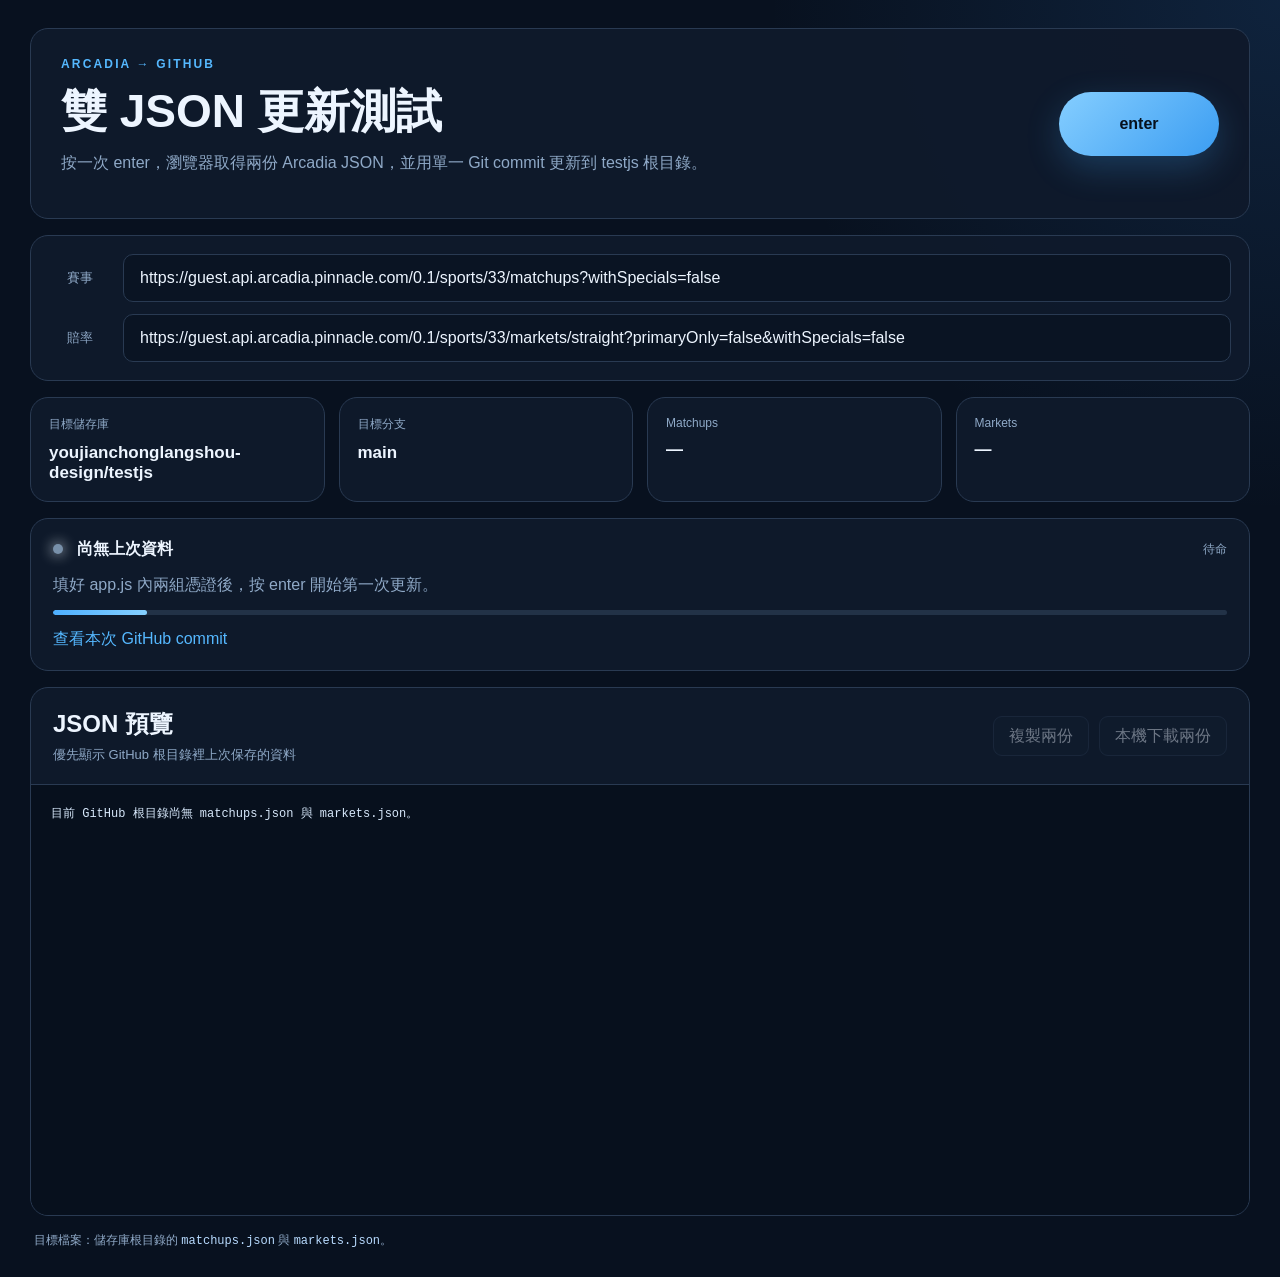
==== index.html @ 21eda884 "Add files via upload" ====
<!doctype html>
<html lang="zh-Hant">
<head>
  <meta charset="utf-8">
  <meta name="viewport" content="width=device-width, initial-scale=1">
  <meta name="color-scheme" content="light">
  <title>Arcadia → GitHub JSON</title>
  <link rel="stylesheet" href="./styles.css">
</head>
<body>
  <main class="page">
    <header class="header">
      <div>
        <p class="eyebrow">ARCADIA → GITHUB</p>
        <h1>雙 JSON 更新測試</h1>
        <p class="subtitle">按一次 enter，瀏覽器取得兩份 Arcadia JSON，並用單一 Git commit 更新到 testjs 根目錄。</p>
      </div>
      <button id="enterButton" class="primary-button" type="button">enter</button>
    </header>

    <section class="api-panel" aria-label="API 網址">
      <label class="api-row">
        <span>賽事</span>
        <input
          id="matchupsUrl"
          type="url"
          value="https://guest.api.arcadia.pinnacle.com/0.1/sports/33/matchups?withSpecials=false"
          autocomplete="off"
          spellcheck="false"
        >
      </label>

      <label class="api-row">
        <span>賠率</span>
        <input
          id="marketsUrl"
          type="url"
          value="https://guest.api.arcadia.pinnacle.com/0.1/sports/33/markets/straight?primaryOnly=false&withSpecials=false"
          autocomplete="off"
          spellcheck="false"
        >
      </label>
    </section>

    <section class="summary-grid" aria-label="執行摘要">
      <article>
        <span>目標儲存庫</span>
        <strong id="repoName">youjianchonglangshou-design/testjs</strong>
      </article>
      <article>
        <span>目標分支</span>
        <strong id="branchName">main</strong>
      </article>
      <article>
        <span>Matchups</span>
        <strong id="matchupsCount">—</strong>
      </article>
      <article>
        <span>Markets</span>
        <strong id="marketsCount">—</strong>
      </article>
    </section>

    <section class="status-panel" aria-live="polite">
      <div class="status-head">
        <div>
          <span id="statusDot" class="status-dot idle"></span>
          <strong id="statusTitle">正在讀取上次資料</strong>
        </div>
        <span id="statusStage">初始化</span>
      </div>
      <p id="statusMessage">進入頁面不會抓 Arcadia；只有按 enter 才會更新。</p>
      <div class="progress-track" aria-hidden="true">
        <div id="progressBar" class="progress-bar" style="width: 8%"></div>
      </div>
      <a id="commitLink" class="commit-link" href="#" target="_blank" rel="noopener noreferrer" hidden>查看本次 GitHub commit</a>
    </section>

    <section class="viewer-panel">
      <div class="viewer-toolbar">
        <div>
          <h2>JSON 預覽</h2>
          <p id="viewerCaption">優先顯示 GitHub 根目錄裡上次保存的資料</p>
        </div>
        <div class="toolbar-actions">
          <button id="copyButton" type="button" disabled>複製兩份</button>
          <button id="downloadButton" type="button" disabled>本機下載兩份</button>
        </div>
      </div>
      <pre id="jsonViewer">讀取中……</pre>
    </section>

    <section id="errorPanel" class="error-panel" hidden>
      <h2>執行失敗</h2>
      <p id="errorMessage"></p>
      <details>
        <summary>查看技術資訊</summary>
        <pre id="errorDetails"></pre>
      </details>
    </section>

    <footer>
      <p>目標檔案：儲存庫根目錄的 <code>matchups.json</code> 與 <code>markets.json</code>。</p>
    </footer>
  </main>

  <script src="./app.js"></script>
</body>
</html>
---- styles.css ----
:root {
  --bg: #08111f;
  --panel: #0f1a2b;
  --panel-soft: #132137;
  --line: #293a52;
  --text: #edf5ff;
  --muted: #8fa9c7;
  --accent: #55b8ff;
  --success: #39d98a;
  --danger: #ff6b7a;
  --warning: #ffd166;
}

* { box-sizing: border-box; }

html, body { margin: 0; min-height: 100%; }

body {
  font-family: "Microsoft JhengHei", "Noto Sans TC", Arial, sans-serif;
  color: var(--text);
  background:
    radial-gradient(circle at top right, rgba(52, 128, 214, .16), transparent 32rem),
    var(--bg);
}

button, input { font: inherit; }

button { cursor: pointer; }

.page {
  width: min(1220px, calc(100% - 32px));
  margin: 28px auto;
}

.header,
.api-panel,
.status-panel,
.viewer-panel,
.error-panel,
.summary-grid article {
  border: 1px solid var(--line);
  background: rgba(15, 26, 43, .96);
  border-radius: 18px;
}

.header {
  display: grid;
  grid-template-columns: minmax(0, 1fr) 160px;
  gap: 28px;
  align-items: center;
  padding: 28px 30px;
}

.eyebrow {
  margin: 0 0 10px;
  color: var(--accent);
  font-size: 12px;
  font-weight: 800;
  letter-spacing: .18em;
}

h1, h2, p { margin-top: 0; }

h1 { margin-bottom: 10px; font-size: clamp(28px, 4vw, 46px); }

.subtitle,
.viewer-toolbar p,
footer,
.status-panel p {
  color: var(--muted);
}

.primary-button {
  min-height: 64px;
  border: 0;
  border-radius: 999px;
  background: linear-gradient(135deg, #85ceff, #3b9df2);
  color: #06101d;
  font-weight: 900;
  box-shadow: 0 12px 34px rgba(66, 168, 245, .24);
}

.primary-button:disabled {
  cursor: wait;
  opacity: .58;
}

.api-panel {
  display: grid;
  gap: 12px;
  margin-top: 16px;
  padding: 18px;
}

.api-row {
  display: grid;
  grid-template-columns: 62px minmax(0, 1fr);
  gap: 12px;
  align-items: center;
}

.api-row span {
  color: var(--muted);
  font-size: 13px;
  text-align: center;
}

.api-row input {
  width: 100%;
  min-height: 48px;
  padding: 0 16px;
  border: 1px solid var(--line);
  border-radius: 10px;
  outline: none;
  background: #0a1423;
  color: var(--text);
}

.api-row input:focus { border-color: var(--accent); }

.summary-grid {
  display: grid;
  grid-template-columns: repeat(4, minmax(0, 1fr));
  gap: 14px;
  margin-top: 16px;
}

.summary-grid article { padding: 18px; }

.summary-grid span {
  display: block;
  margin-bottom: 10px;
  color: var(--muted);
  font-size: 12px;
}

.summary-grid strong {
  display: block;
  overflow-wrap: anywhere;
  font-size: 17px;
}

.status-panel { margin-top: 16px; padding: 20px 22px; }

.status-head {
  display: flex;
  justify-content: space-between;
  gap: 18px;
  align-items: center;
}

.status-dot {
  display: inline-block;
  width: 10px;
  height: 10px;
  margin-right: 10px;
  border-radius: 50%;
  background: #7890aa;
  box-shadow: 0 0 14px currentColor;
}

.status-dot.running { color: var(--accent); background: var(--accent); }
.status-dot.success { color: var(--success); background: var(--success); }
.status-dot.error { color: var(--danger); background: var(--danger); }

#statusStage { color: var(--muted); font-size: 12px; }

.status-panel p { margin: 12px 0; line-height: 1.65; }

.progress-track {
  height: 5px;
  overflow: hidden;
  border-radius: 999px;
  background: #223247;
}

.progress-bar {
  height: 100%;
  border-radius: inherit;
  background: linear-gradient(90deg, #4dafff, #85d0ff);
  transition: width .28s ease;
}

.commit-link {
  display: inline-block;
  margin-top: 14px;
  color: var(--accent);
  text-decoration: none;
}

.viewer-panel { margin-top: 16px; overflow: hidden; }

.viewer-toolbar {
  display: flex;
  justify-content: space-between;
  gap: 20px;
  align-items: center;
  padding: 20px 22px;
  border-bottom: 1px solid var(--line);
}

.viewer-toolbar h2 { margin-bottom: 6px; }
.viewer-toolbar p { margin-bottom: 0; font-size: 13px; }

.toolbar-actions { display: flex; gap: 10px; }

.toolbar-actions button {
  min-height: 40px;
  padding: 0 15px;
  border: 1px solid var(--line);
  border-radius: 9px;
  background: #111e31;
  color: var(--text);
}

.toolbar-actions button:disabled { opacity: .42; cursor: not-allowed; }

#jsonViewer {
  min-height: 430px;
  max-height: 65vh;
  margin: 0;
  padding: 20px;
  overflow: auto;
  background: #07101d;
  color: #d7e8fb;
  font: 12px/1.55 Consolas, "Courier New", monospace;
  white-space: pre;
}

.error-panel {
  margin-top: 16px;
  padding: 22px;
  border-color: rgba(255, 107, 122, .55);
  background: rgba(42, 12, 22, .9);
}

.error-panel h2 { color: var(--danger); }
.error-panel pre { white-space: pre-wrap; overflow-wrap: anywhere; }

footer { padding: 16px 4px 0; font-size: 12px; }
footer code { color: #b8dbff; }

@media (max-width: 820px) {
  .header { grid-template-columns: 1fr; }
  .summary-grid { grid-template-columns: repeat(2, minmax(0, 1fr)); }
  .viewer-toolbar { align-items: flex-start; flex-direction: column; }
}

@media (max-width: 560px) {
  .page { width: min(100% - 18px, 1220px); margin-top: 10px; }
  .header { padding: 22px 18px; }
  .summary-grid { grid-template-columns: 1fr; }
  .api-row { grid-template-columns: 1fr; }
  .api-row span { text-align: left; }
  .toolbar-actions { width: 100%; }
  .toolbar-actions button { flex: 1; }
}
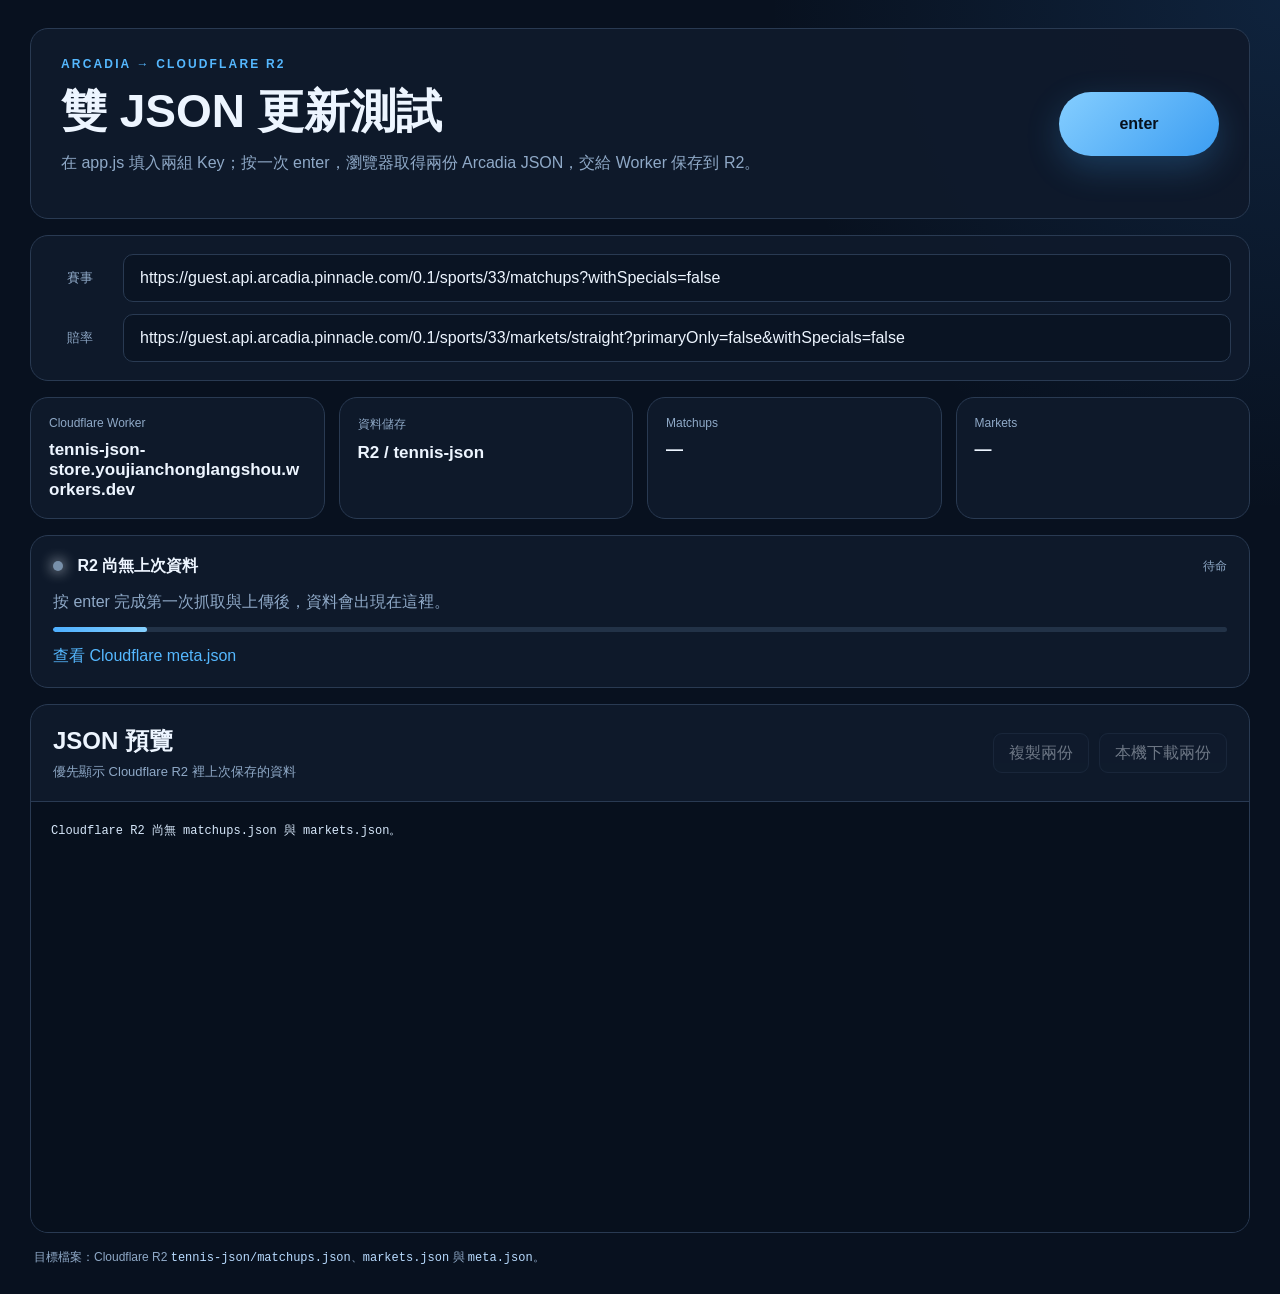
==== commit 7531c9db: "Add files via upload" ====
--- a/index.html
+++ b/index.html
@@ -4,16 +4,16 @@
   <meta charset="utf-8">
   <meta name="viewport" content="width=device-width, initial-scale=1">
   <meta name="color-scheme" content="light">
-  <title>Arcadia → GitHub JSON</title>
+  <title>Arcadia → Cloudflare R2</title>
   <link rel="stylesheet" href="./styles.css">
 </head>
 <body>
   <main class="page">
     <header class="header">
       <div>
-        <p class="eyebrow">ARCADIA → GITHUB</p>
+        <p class="eyebrow">ARCADIA → CLOUDFLARE R2</p>
         <h1>雙 JSON 更新測試</h1>
-        <p class="subtitle">按一次 enter，瀏覽器取得兩份 Arcadia JSON，並用單一 Git commit 更新到 testjs 根目錄。</p>
+        <p class="subtitle">在 app.js 填入兩組 Key；按一次 enter，瀏覽器取得兩份 Arcadia JSON，交給 Worker 保存到 R2。</p>
       </div>
       <button id="enterButton" class="primary-button" type="button">enter</button>
     </header>
@@ -35,7 +35,7 @@
         <input
           id="marketsUrl"
           type="url"
-          value="https://guest.api.arcadia.pinnacle.com/0.1/sports/33/markets/straight?primaryOnly=false&withSpecials=false"
+          value="https://guest.api.arcadia.pinnacle.com/0.1/sports/33/markets/straight?primaryOnly=false&amp;withSpecials=false"
           autocomplete="off"
           spellcheck="false"
         >
@@ -44,12 +44,12 @@
 
     <section class="summary-grid" aria-label="執行摘要">
       <article>
-        <span>目標儲存庫</span>
-        <strong id="repoName">youjianchonglangshou-design/testjs</strong>
+        <span>Cloudflare Worker</span>
+        <strong id="workerName">讀取中</strong>
       </article>
       <article>
-        <span>目標分支</span>
-        <strong id="branchName">main</strong>
+        <span>資料儲存</span>
+        <strong id="storageName">R2 / tennis-json</strong>
       </article>
       <article>
         <span>Matchups</span>
@@ -65,7 +65,7 @@
       <div class="status-head">
         <div>
           <span id="statusDot" class="status-dot idle"></span>
-          <strong id="statusTitle">正在讀取上次資料</strong>
+          <strong id="statusTitle">正在讀取 R2 上次資料</strong>
         </div>
         <span id="statusStage">初始化</span>
       </div>
@@ -73,14 +73,14 @@
       <div class="progress-track" aria-hidden="true">
         <div id="progressBar" class="progress-bar" style="width: 8%"></div>
       </div>
-      <a id="commitLink" class="commit-link" href="#" target="_blank" rel="noopener noreferrer" hidden>查看本次 GitHub commit</a>
+      <a id="workerLink" class="commit-link" href="#" target="_blank" rel="noopener noreferrer" hidden>查看 Cloudflare meta.json</a>
     </section>
 
     <section class="viewer-panel">
       <div class="viewer-toolbar">
         <div>
           <h2>JSON 預覽</h2>
-          <p id="viewerCaption">優先顯示 GitHub 根目錄裡上次保存的資料</p>
+          <p id="viewerCaption">優先顯示 Cloudflare R2 裡上次保存的資料</p>
         </div>
         <div class="toolbar-actions">
           <button id="copyButton" type="button" disabled>複製兩份</button>
@@ -100,7 +100,7 @@
     </section>
 
     <footer>
-      <p>目標檔案：儲存庫根目錄的 <code>matchups.json</code> 與 <code>markets.json</code>。</p>
+      <p>目標檔案：Cloudflare R2 <code>tennis-json/matchups.json</code>、<code>markets.json</code> 與 <code>meta.json</code>。</p>
     </footer>
   </main>
 
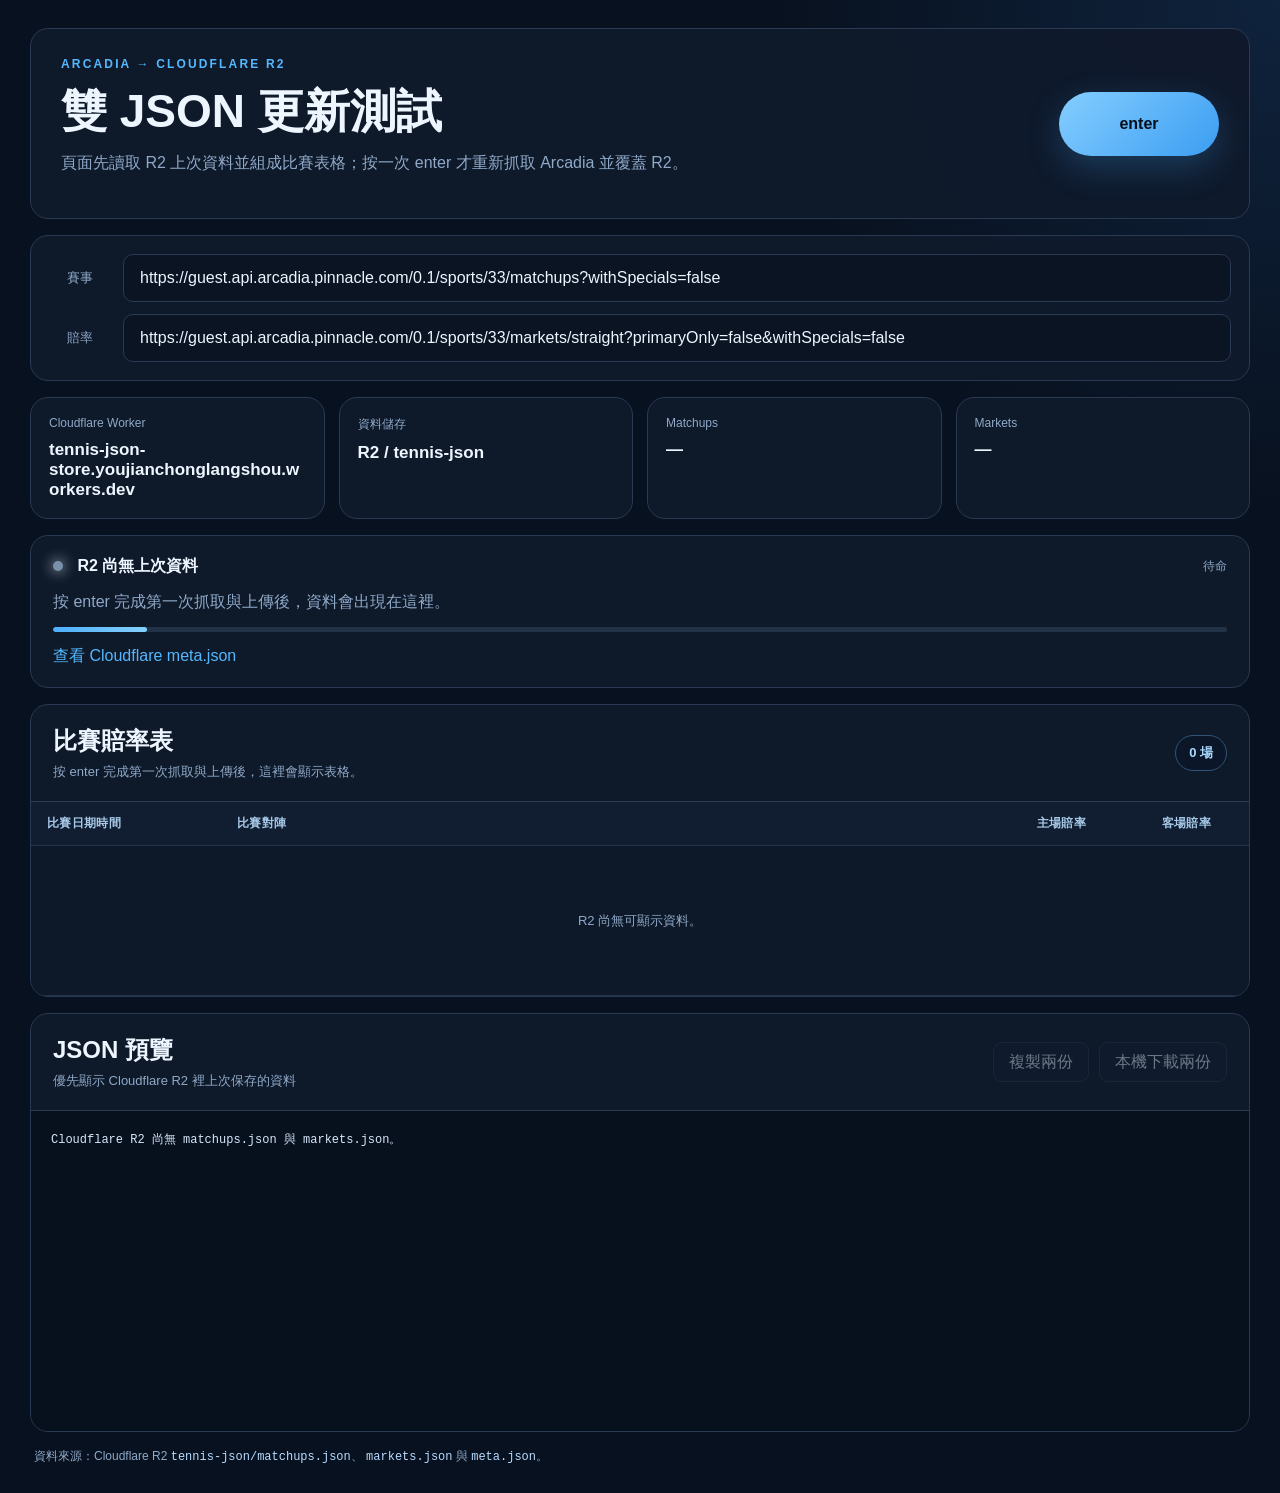
==== commit 75ba93e6: "Add files via upload" ====
--- a/index.html
+++ b/index.html
@@ -3,7 +3,7 @@
 <head>
   <meta charset="utf-8">
   <meta name="viewport" content="width=device-width, initial-scale=1">
-  <meta name="color-scheme" content="light">
+  <meta name="color-scheme" content="dark">
   <title>Arcadia → Cloudflare R2</title>
   <link rel="stylesheet" href="./styles.css">
 </head>
@@ -13,7 +13,9 @@
       <div>
         <p class="eyebrow">ARCADIA → CLOUDFLARE R2</p>
         <h1>雙 JSON 更新測試</h1>
-        <p class="subtitle">在 app.js 填入兩組 Key；按一次 enter，瀏覽器取得兩份 Arcadia JSON，交給 Worker 保存到 R2。</p>
+        <p class="subtitle">
+          頁面先讀取 R2 上次資料並組成比賽表格；按一次 enter 才重新抓取 Arcadia 並覆蓋 R2。
+        </p>
       </div>
       <button id="enterButton" class="primary-button" type="button">enter</button>
     </header>
@@ -73,7 +75,42 @@
       <div class="progress-track" aria-hidden="true">
         <div id="progressBar" class="progress-bar" style="width: 8%"></div>
       </div>
-      <a id="workerLink" class="commit-link" href="#" target="_blank" rel="noopener noreferrer" hidden>查看 Cloudflare meta.json</a>
+      <a
+        id="workerLink"
+        class="commit-link"
+        href="#"
+        target="_blank"
+        rel="noopener noreferrer"
+        hidden
+      >查看 Cloudflare meta.json</a>
+    </section>
+
+    <section class="table-panel">
+      <div class="table-toolbar">
+        <div>
+          <h2>比賽賠率表</h2>
+          <p id="oddsTableCaption">正在組合 matchups.json 與 markets.json</p>
+        </div>
+        <strong id="oddsTableCount" class="table-count">0 場</strong>
+      </div>
+
+      <div class="table-wrap">
+        <table>
+          <thead>
+            <tr>
+              <th>比賽日期時間</th>
+              <th>比賽對陣</th>
+              <th>主場賠率</th>
+              <th>客場賠率</th>
+            </tr>
+          </thead>
+          <tbody id="oddsTableBody">
+            <tr class="empty-row">
+              <td colspan="4">正在讀取 R2 資料……</td>
+            </tr>
+          </tbody>
+        </table>
+      </div>
     </section>
 
     <section class="viewer-panel">
@@ -100,7 +137,12 @@
     </section>
 
     <footer>
-      <p>目標檔案：Cloudflare R2 <code>tennis-json/matchups.json</code>、<code>markets.json</code> 與 <code>meta.json</code>。</p>
+      <p>
+        資料來源：Cloudflare R2
+        <code>tennis-json/matchups.json</code>、
+        <code>markets.json</code> 與
+        <code>meta.json</code>。
+      </p>
     </footer>
   </main>
 
--- a/styles.css
+++ b/styles.css
@@ -24,7 +24,6 @@
 }
 
 button, input { font: inherit; }
-
 button { cursor: pointer; }
 
 .page {
@@ -35,6 +34,7 @@
 .header,
 .api-panel,
 .status-panel,
+.table-panel,
 .viewer-panel,
 .error-panel,
 .summary-grid article {
@@ -60,10 +60,10 @@
 }
 
 h1, h2, p { margin-top: 0; }
-
 h1 { margin-bottom: 10px; font-size: clamp(28px, 4vw, 46px); }
 
 .subtitle,
+.table-toolbar p,
 .viewer-toolbar p,
 footer,
 .status-panel p {
@@ -188,8 +188,12 @@
   text-decoration: none;
 }
 
-.viewer-panel { margin-top: 16px; overflow: hidden; }
-
+.table-panel {
+  margin-top: 16px;
+  overflow: hidden;
+}
+
+.table-toolbar,
 .viewer-toolbar {
   display: flex;
   justify-content: space-between;
@@ -199,8 +203,106 @@
   border-bottom: 1px solid var(--line);
 }
 
-.viewer-toolbar h2 { margin-bottom: 6px; }
-.viewer-toolbar p { margin-bottom: 0; font-size: 13px; }
+.table-toolbar h2,
+.viewer-toolbar h2 {
+  margin-bottom: 6px;
+}
+
+.table-toolbar p,
+.viewer-toolbar p {
+  margin-bottom: 0;
+  font-size: 13px;
+}
+
+.table-count {
+  padding: 8px 13px;
+  border: 1px solid #315376;
+  border-radius: 999px;
+  background: #0b1728;
+  color: #a9d9ff;
+  font-size: 13px;
+  white-space: nowrap;
+}
+
+.table-wrap {
+  max-height: 62vh;
+  overflow: auto;
+}
+
+table {
+  width: 100%;
+  border-collapse: collapse;
+  table-layout: fixed;
+}
+
+th,
+td {
+  padding: 13px 16px;
+  border-bottom: 1px solid rgba(41, 58, 82, .82);
+  text-align: left;
+  vertical-align: middle;
+}
+
+th {
+  position: sticky;
+  top: 0;
+  z-index: 2;
+  background: #111e31;
+  color: #a7c9e8;
+  font-size: 12px;
+  letter-spacing: .03em;
+}
+
+td {
+  background: #0d1829;
+  color: #e5f1ff;
+  font-size: 13px;
+}
+
+tbody tr:hover td {
+  background: #12223a;
+}
+
+th:nth-child(1),
+td:nth-child(1) {
+  width: 190px;
+}
+
+th:nth-child(3),
+td:nth-child(3),
+th:nth-child(4),
+td:nth-child(4) {
+  width: 125px;
+  text-align: center;
+}
+
+.date-cell {
+  color: #b7cbe0;
+  font-variant-numeric: tabular-nums;
+  white-space: nowrap;
+}
+
+.match-cell {
+  color: #edf7ff;
+  font-weight: 700;
+}
+
+.odds-cell {
+  color: var(--warning);
+  font-weight: 800;
+  font-variant-numeric: tabular-nums;
+}
+
+.empty-row td {
+  height: 150px;
+  color: var(--muted);
+  text-align: center;
+}
+
+.viewer-panel {
+  margin-top: 16px;
+  overflow: hidden;
+}
 
 .toolbar-actions { display: flex; gap: 10px; }
 
@@ -213,11 +315,14 @@
   color: var(--text);
 }
 
-.toolbar-actions button:disabled { opacity: .42; cursor: not-allowed; }
+.toolbar-actions button:disabled {
+  opacity: .42;
+  cursor: not-allowed;
+}
 
 #jsonViewer {
-  min-height: 430px;
-  max-height: 65vh;
+  min-height: 320px;
+  max-height: 55vh;
   margin: 0;
   padding: 20px;
   overflow: auto;
@@ -237,17 +342,40 @@
 .error-panel h2 { color: var(--danger); }
 .error-panel pre { white-space: pre-wrap; overflow-wrap: anywhere; }
 
-footer { padding: 16px 4px 0; font-size: 12px; }
+footer {
+  padding: 16px 4px 0;
+  color: var(--muted);
+  font-size: 12px;
+}
+
 footer code { color: #b8dbff; }
 
 @media (max-width: 820px) {
   .header { grid-template-columns: 1fr; }
   .summary-grid { grid-template-columns: repeat(2, minmax(0, 1fr)); }
-  .viewer-toolbar { align-items: flex-start; flex-direction: column; }
+  .table-toolbar,
+  .viewer-toolbar {
+    align-items: flex-start;
+    flex-direction: column;
+  }
+}
+
+@media (max-width: 680px) {
+  .table-wrap {
+    overflow-x: auto;
+  }
+
+  table {
+    min-width: 760px;
+  }
 }
 
 @media (max-width: 560px) {
-  .page { width: min(100% - 18px, 1220px); margin-top: 10px; }
+  .page {
+    width: min(100% - 18px, 1220px);
+    margin-top: 10px;
+  }
+
   .header { padding: 22px 18px; }
   .summary-grid { grid-template-columns: 1fr; }
   .api-row { grid-template-columns: 1fr; }
